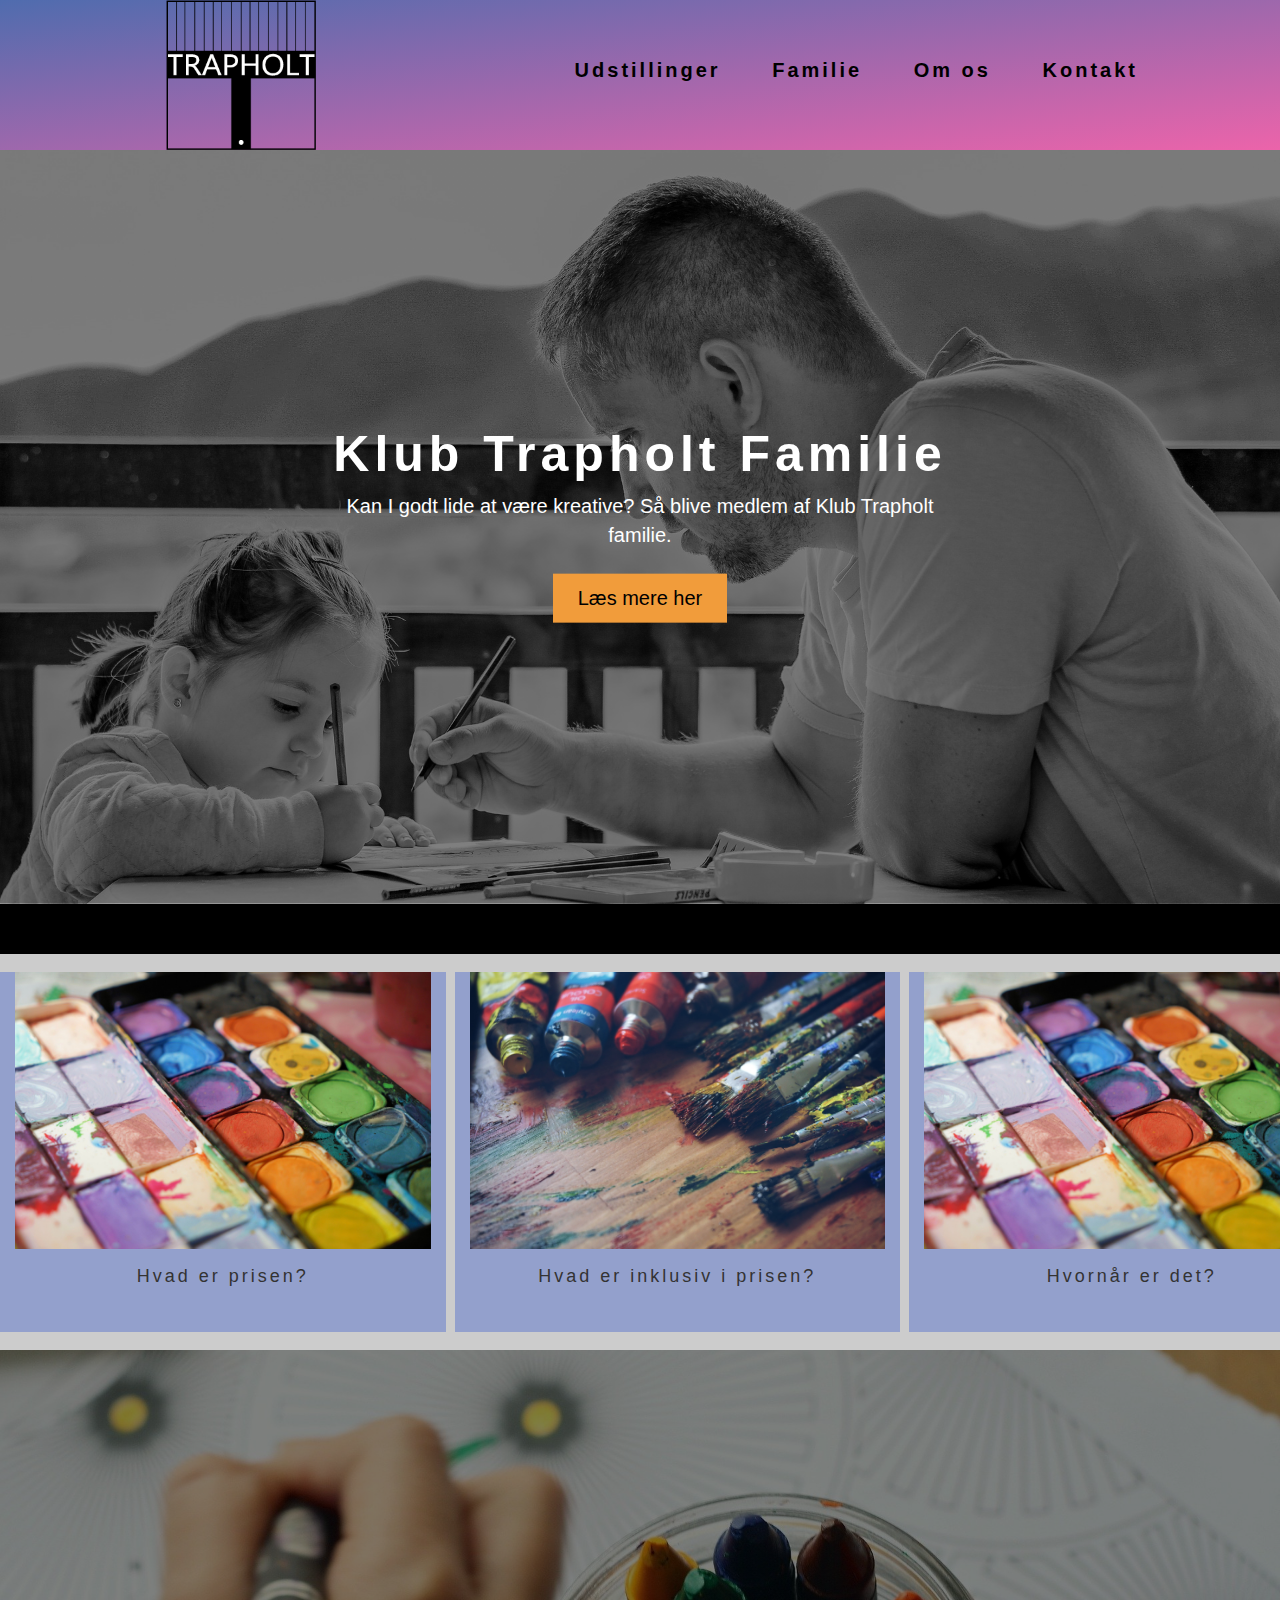
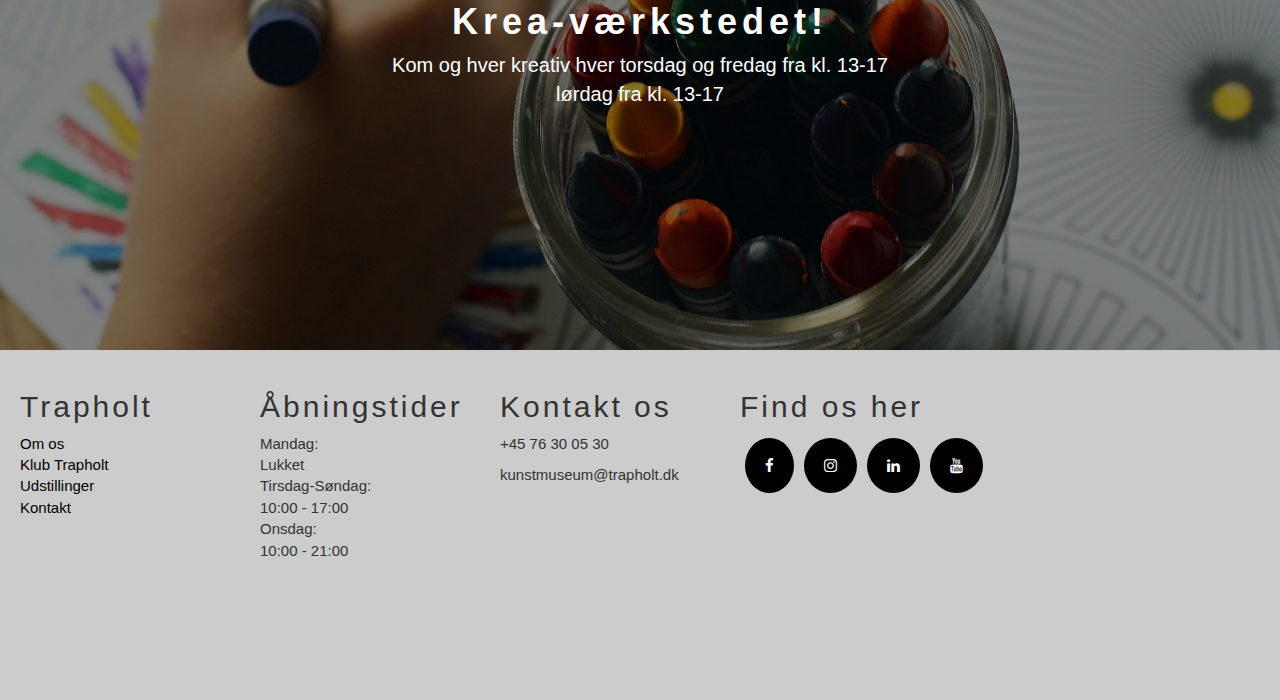
==== trapholt/familie.html @ fc6e295d "Add files via upload" ====
<!DOCTYPE html>
<html lang="en">

<head>
  <meta charset="UTF-8">
  <meta name="viewport" content="width=device-width, initial-scale=1.0">
  <meta http-equiv="X-UA-Compatible" content="ie=edge">
  <link rel="stylesheet" href="css/familie.css">
  <link rel="stylesheet" href="https://cdnjs.cloudflare.com/ajax/libs/font-awesome/4.7.0/css/font-awesome.min.css">
  <link href="https://fonts.googleapis.com/icon?family=Material+Icons" rel="stylesheet">
  <script src="js/main.js"></script>
  <link rel="stylesheet" href="https://maxcdn.bootstrapcdn.com/bootstrap/3.4.1/css/bootstrap.min.css">
  <title>Klub Trapholt Familie</title>
</head>

<body class="body">

  <!--Skrevet af Helle-->

  <nav>
    <div class="outer-col-12 nav1">
      <div class="inner-col-12 menu">
        <div class="logo">
          <a href="index.html">
              <img src="img/8.png" alt="">
          </a>
      </div>
      <ul class="nav-links">
          <li>
              <a href="udstillinger.html">Udstillinger</a>
          </li>
          <li>
              <a href="familie.html">Familie</a>
          </li>
          <li>
              <a href="omos.html">Om os</a>
          </li>
          <li>
            <a href="kontakt.html">Kontakt</a>
        </li>
      </ul>
      </div>
    </div>
    <div class="outer-col-12 mobilnav">
      <div class="inner-col-12 mobil">
        <ul class="mobillinks">
          <li>
              <a href="udstillinger.html">Udstillinger</a>
          </li>
          <li>
              <a href="familie.html">Familie</a>
          </li>
          <li>
              <a href="omos.html">Om os</a>
          </li>
          <li>
            <a href="kontakt.html">Kontakt</a>
        </li>
      </ul>
      </div>
    </div>

</nav>

  <div class="cover-image">
    <div class="cover-text">
      <h1 class="familieh1">Klub Trapholt Familie</h1>
      <p class="cover-under">Kan I godt lide at være kreative? Så blive medlem af Klub Trapholt familie.</p>
      <button onclick="myfunction()">Læs mere her</button>
      <p id="demo"></p>

      <script>
        function myfunction() {
          document.getElementById("demo").innerHTML = "Det er et medlemsskab, hvor børnene har mulighed for at komme og være kreativ 3 gange om ugen, og det de de laver, vil blive udstillet og herefter må de få det med hjem."
        }
      </script>
    </div>
  </div>



  <script>
    var myIndex = 0;
    carousel();

    function carousel() {
      var i;
      var x = document.getElementsByClassName("mySlides");
      for (i = 0; i < x.length; i++) {
        x[i].style.display = "none";
      }
      myIndex++;
      if (myIndex > x.length) { myIndex = 1 }
      x[myIndex - 1].style.display = "block";
      setTimeout(carousel, 2000); // Change image every 2 seconds
    }
  </script>


  <section class="current"></section>

  <style>
    .scroll-slow {
      height: 50px;
      overflow: hidden;
      position: relative;
      background: rgb(0, 0, 0);
      color: rgb(255, 255, 255);
      font-family: Arial, Helvetica, sans-serif;
    }

    .scroll-slow p {
      position: absolute;
      width: 100%;
      height: 100%;
      margin: 0;
      line-height: 50px;
      text-align: center;
      /* Starting position */
      -moz-transform: translateX(100%);
      -webkit-transform: translateX(100%);
      transform: translateX(100%);
      /* Apply animation to this element */
      -moz-animation: scroll-slow 25s linear infinite;
      -webkit-animation: scroll-slow 25s linear infinite;
      animation: scroll-slow 25s linear infinite;
    }

    /* Move it (define the animation) */
    @-moz-keyframes scroll-slow {
      0% {
        -moz-transform: translateX(100%);
      }

      100% {
        -moz-transform: translateX(-100%);
      }
    }

    @-webkit-keyframes scroll-slow {
      0% {
        -webkit-transform: translateX(100%);
      }

      100% {
        -webkit-transform: translateX(-100%);
      }
    }

    @keyframes scroll-slow {
      0% {
        -moz-transform: translateX(100%);
        /* Browser bug fix */
        -webkit-transform: translateX(100%);
        /* Browser bug fix */
        transform: translateX(100%);
      }

      100% {
        -moz-transform: translateX(-100%);
        /* Browser bug fix */
        -webkit-transform: translateX(-100%);
        /* Browser bug fix */
        transform: translateX(-100%);
      }
    }
  </style>

  <div class="scroll-slow">
    <p>NYHED! Børnekunst aktiviteterne starter fra januar | Verner Panton udstilling forlænger deres periode | </p>
  </div>


  <section class="bokse">
    <div id="ww" class="outer-col-12 nyheder">

      <div id="w1" class="inner-col-3">
        <div class="container">
          <img src="img/maling.jpg" alt="Avatar" class="image">
          <h4>
            <div class="w1-tekst">Hvad er prisen?</div>
          </h4>
          <div class="overlay">
            <div class="text">Et års medlemsskab koster 400 kr.
              Det er for en familie på 2 voksne og 2 børn
              (50 kr. pr. ekstra barn)</div>
          </div>
        </div>
      </div>

      <div id="w2" class="inner-col-3">
        <div class="container">
          <img src="img/pensel.jpg" alt="Avatar" class="image">
          <h4>
            <div class="w1-tekst">Hvad er inklusiv i prisen?</div>
          </h4>
          <div class="overlay">
            <div class="text">Et helt års fri entré, kulturoplevelser, rabatter og alt materiale i krea-værkstedet.
            </div>
          </div>
        </div>
      </div>

      <div id="w3" class="inner-col-3">
        <div class="container">
          <img src="img/maling.jpg" alt="Avatar" class="image">

          <h4>
            <div class="w1-tekst">Hvornår er det?</div>
          </h4>
          <div class="overlay">
            <div class="text">Krea-værkstedet har åben,
              torsdag - fredag fra kl. 13-17
              lørdag fra kl. 10-17
              Dette foregår i kælderen og nogle gange er vi udenfor.</div>
          </div>
        </div>
      </div>

      <div id="w4" class="inner-col-3">
        <div class="container">
          <img src="img/udstilling.jpg" alt="Avatar" class="image">

          <h4>
            <div class="w1-tekst">Hvornår kan man se udstillingen?</div>
          </h4>
          <div class="overlay">
            <div class="text">Udstillingen kan ses den sidste uge hver måned.</div>
          </div>
        </div>
      </div>

    </div>
  </section>


  <div class="heros-image">
    <div class="heros-text">
      <h1 class="kreah1">Krea-værkstedet!</h1>
      <p class="heros-under">Kom og hver kreativ hver torsdag og fredag fra kl. 13-17<br>lørdag fra kl. 13-17 </p>
    </div>
  </div>


  <footer>
    <div class="contain">
      <div class="row1">

        <div id="Trapholt" class="inner-col-3">
          <div class="footer-col-text">
            <h2>Trapholt</h2>
            <div class="info">
              <ul>
                <p>
                  <li><a href="/omos.html">Om os</a></li>
                  <li><a href="/familie.html">Klub Trapholt</a></li>
                  <li><a href="/udstillinger.html">Udstillinger</a></li>
                  <li><a href="/kontakt.html">Kontakt</a></li>
                </p>
              </ul>
            </div>
          </div>
        </div>

        <div id="Trapholt" class="inner-col-3">
          <div class="footer-col-text">
            <h2>Åbningstider</h2>
            <div class="info">
              <ul>
                <li>Mandag: <br>Lukket</li>
                <li>Tirsdag-Søndag: <br>10:00 - 17:00</li>
                <li>Onsdag: <br>10:00 - 21:00</li>
              </ul>
            </div>
          </div>
        </div>
        <div id="Trapholt" class="inner-col-3">
          <div class="footer-col-text">
            <h2>Kontakt os</h2>
            <div class="info">
              <ul>
                <li>+45 76 30 05 30</li>
              </ul>
              <ul>
                <li>kunstmuseum@trapholt.dk</li>
              </ul>
            </div>
          </div>
        </div>
        <div id="sociale-medier" class="inner-col-12">
          <div class="footer-col-sm">
            <h2>Find os her</h2>
            <div class="sociale-medier">
              <a href="https://www.facebook.com/trapholt.dk/" class="fa fa-facebook"></a>
              <a href="https://www.instagram.com/trapholt/" class="fa fa-instagram"></a>
              <a href="https://www.linkedin.com/company/trapholt/" class="fa fa-linkedin"></a>
              <a href="https://www.youtube.com/c/TrapholtART/featured" class="fa fa-youtube"></a>
            </div>
          </div>
        </div>


      </div>
    </div>
    </div>

    </div>
  </footer>


























  <!--
    <button class="btn-primary" type="button" onclick="darkMode()">Dark / Light Mode</button>
      m-1 : margin class for all side 1-5  + mx- and my-
      p-1 : padding class for all side 1-5  + px- and py-
      g-1 : gap class 1-5
  </main>
   <main>
 
.col-$*12{$}*12 
    <div class="outer-col-1">col-1</div>
    <div class="outer-col-2">col-2</div>
    <div class="outer-col-3">col-3</div>
    <div class="outer-col-4">col-4</div>
    <div class="outer-col-5">col-5</div>
    <div class="outer-col-6 p-1">col-6 p-1</div>
    <div class="outer-col-7 p-2">col-7 p-3</div>
    <div class="outer-col-8 p-3">col-8 p-3</div>
    <div class="outer-col-9 p-4">col-9 p-4</div>
    <div class="outer-col-10 p-5">col-10 p-5</div>
    <div class="outer-col-11 m-1">col-11 m-1</div>
    <div class="outer-col-12">
        <div class="inner-col-6">inner-col-6</div>
        <div class="inner-col-6 g-2">
            <div class="inner-col-6">
                <div class="inner-col-6">inner-col-6</div>
                <div class="inner-col-6">inner-col-6</div>
            </div>
            <div class="inner-col-6">inner-col-6</div>
        </div>
    </div> 
  </main>

  <br>
  <hr style="width:100%;">
  <br>

 
    .col-$*12{$}*12 
  <section>
    <div class="outer-col-1">col-1</div>
    <div class="outer-col-1">col-1</div>
    <div class="outer-col-1">col-1</div>
    <div class="outer-col-1">col-1</div>
    <div class="outer-col-1">col-1</div>
    <div class="outer-col-1">col-1</div>
    <div class="outer-col-1">col-1</div>
    <div class="outer-col-1">col-1</div>
    <div class="outer-col-1">col-1</div>
    <div class="outer-col-1">col-1</div>
    <div class="outer-col-1">col-1</div>
    <div class="outer-col-1">col-1</div> 
  </section>

  <div class="section-no">
    <div class="outer-col-no-1">col-1</div>
    <div class="outer-col-no-1">col-1</div>
    <div class="outer-col-no-1">col-1</div>
    <div class="outer-col-no-1">col-1</div>
    <div class="outer-col-no-1">col-1</div>
    <div class="outer-col-no-1">col-1</div>
    <div class="outer-col-no-1">col-1</div>
    <div class="outer-col-no-1">col-1</div>
    <div class="outer-col-no-1">col-1</div>
    <div class="outer-col-no-1">col-1</div>
    <div class="outer-col-no-1">col-1</div>
    <div class="outer-col-no-1">col-1</div> 
  </div>


  <main>
    <div class="outer-col-12 g-4">
      <div class="inner-col-8 primary-color">
        <div class="first-one p-5">
          <h1 class="py-2">Lorem Ipsum</h1>
          <p>Details text goes here... Much nice!</p>
        </div>
      </div>
      <div class="inner-col-4">
        <img src="https://cdn.pixabay.com/photo/2021/09/24/20/59/jellyfish-6653502_1280.jpg" alt="">
      </div>
    </div>
    <div class="outer-col-12">
      <div class="inner-col-4">4</div>
      <div class="inner-col-4">4</div>
      <div class="inner-col-4">4</div>
    </div>
  </main>
  -->
  </main>
</body>

</html>
---- trapholt/css/familie.css ----
.outer-col-1 {
  width: calc(100% * 0.08333 - 10px * (1 - 0.08333));
  background-color: #ccc;
  display: -webkit-box;
  display: -ms-flexbox;
  display: flex;
}

.outer-col-2 {
  width: calc(100% * 0.16667 - 10px * (1 - 0.16667));
  background-color: #ccc;
  display: -webkit-box;
  display: -ms-flexbox;
  display: flex;
}

.outer-col-3 {
  width: calc(100% * 0.25 - 10px * (1 - 0.25));
  background-color: #ccc;
  display: -webkit-box;
  display: -ms-flexbox;
  display: flex;
}

.outer-col-4 {
  width: calc(100% * 0.33333 - 10px * (1 - 0.33333));
  background-color: #ccc;
  display: -webkit-box;
  display: -ms-flexbox;
  display: flex;
}

.outer-col-5 {
  width: calc(100% * 0.41667 - 10px * (1 - 0.41667));
  background-color: #ccc;
  display: -webkit-box;
  display: -ms-flexbox;
  display: flex;
}

.outer-col-6 {
  width: calc(100% * 0.5 - 10px * (1 - 0.5));
  background-color: #ccc;
  display: -webkit-box;
  display: -ms-flexbox;
  display: flex;
}

.outer-col-7 {
  width: calc(100% * 0.58333 - 10px * (1 - 0.58333));
  background-color: #ccc;
  display: -webkit-box;
  display: -ms-flexbox;
  display: flex;
}

.outer-col-8 {
  width: calc(100% * 0.66667 - 10px * (1 - 0.66667));
  background-color: #ccc;
  display: -webkit-box;
  display: -ms-flexbox;
  display: flex;
}

.outer-col-9 {
  width: calc(100% * 0.75 - 10px * (1 - 0.75));
  background-color: #ccc;
  display: -webkit-box;
  display: -ms-flexbox;
  display: flex;
}

.outer-col-10 {
  width: calc(100% * 0.83333 - 10px * (1 - 0.83333));
  background-color: #ccc;
  display: -webkit-box;
  display: -ms-flexbox;
  display: flex;
}

.outer-col-11 {
  width: calc(100% * 0.91667 - 10px * (1 - 0.91667));
  background-color: #ccc;
  display: -webkit-box;
  display: -ms-flexbox;
  display: flex;
}

.outer-col-12 {
  width: calc(100% * 1 - 10px * (1 - 1));
  background-color: #ccc;
  display: -webkit-box;
  display: -ms-flexbox;
  display: flex;
}

.inner-col-1 {
  width: calc(100% * 0.08333 - 0px * (1 - 0.08333));
  background-color: #ccc;
  display: -webkit-box;
  display: -ms-flexbox;
  display: flex;
}

.inner-col-2 {
  width: calc(100% * 0.16667 - 0px * (1 - 0.16667));
  background-color: #ccc;
  display: -webkit-box;
  display: -ms-flexbox;
  display: flex;
}

.inner-col-3 {
  width: calc(100% * 0.25 - 0px * (1 - 0.25));
  background-color: #ccc;
  display: -webkit-box;
  display: -ms-flexbox;
  display: flex;
}

.inner-col-4 {
  width: calc(100% * 0.33333 - 0px * (1 - 0.33333));
  background-color: #ccc;
  display: -webkit-box;
  display: -ms-flexbox;
  display: flex;
}

.inner-col-5 {
  width: calc(100% * 0.41667 - 0px * (1 - 0.41667));
  background-color: #ccc;
  display: -webkit-box;
  display: -ms-flexbox;
  display: flex;
}

.inner-col-6 {
  width: calc(100% * 0.5 - 0px * (1 - 0.5));
  background-color: #ccc;
  display: -webkit-box;
  display: -ms-flexbox;
  display: flex;
}

.inner-col-7 {
  width: calc(100% * 0.58333 - 0px * (1 - 0.58333));
  background-color: #ccc;
  display: -webkit-box;
  display: -ms-flexbox;
  display: flex;
}

.inner-col-8 {
  width: calc(100% * 0.66667 - 0px * (1 - 0.66667));
  background-color: #ccc;
  display: -webkit-box;
  display: -ms-flexbox;
  display: flex;
}

.inner-col-9 {
  width: calc(100% * 0.75 - 0px * (1 - 0.75));
  background-color: #ccc;
  display: -webkit-box;
  display: -ms-flexbox;
  display: flex;
}

.inner-col-10 {
  width: calc(100% * 0.83333 - 0px * (1 - 0.83333));
  background-color: #ccc;
  display: -webkit-box;
  display: -ms-flexbox;
  display: flex;
}

.inner-col-11 {
  width: calc(100% * 0.91667 - 0px * (1 - 0.91667));
  background-color: #ccc;
  display: -webkit-box;
  display: -ms-flexbox;
  display: flex;
}

.inner-col-12 {
  width: calc(100% * 1 - 0px * (1 - 1));
  background-color: #ccc;
  display: -webkit-box;
  display: -ms-flexbox;
  display: flex;
}

.outer-col-no-1 {
  width: calc(100% * 0.08333 - 0px * (1 - 0.08333));
  background-color: #ccc;
  display: -webkit-box;
  display: -ms-flexbox;
  display: flex;
}

.outer-col-no-2 {
  width: calc(100% * 0.16667 - 0px * (1 - 0.16667));
  background-color: #ccc;
  display: -webkit-box;
  display: -ms-flexbox;
  display: flex;
}

.outer-col-no-3 {
  width: calc(100% * 0.25 - 0px * (1 - 0.25));
  background-color: #ccc;
  display: -webkit-box;
  display: -ms-flexbox;
  display: flex;
}

.outer-col-no-4 {
  width: calc(100% * 0.33333 - 0px * (1 - 0.33333));
  background-color: #ccc;
  display: -webkit-box;
  display: -ms-flexbox;
  display: flex;
}

.outer-col-no-5 {
  width: calc(100% * 0.41667 - 0px * (1 - 0.41667));
  background-color: #ccc;
  display: -webkit-box;
  display: -ms-flexbox;
  display: flex;
}

.outer-col-no-6 {
  width: calc(100% * 0.5 - 0px * (1 - 0.5));
  background-color: #ccc;
  display: -webkit-box;
  display: -ms-flexbox;
  display: flex;
}

.outer-col-no-7 {
  width: calc(100% * 0.58333 - 0px * (1 - 0.58333));
  background-color: #ccc;
  display: -webkit-box;
  display: -ms-flexbox;
  display: flex;
}

.outer-col-no-8 {
  width: calc(100% * 0.66667 - 0px * (1 - 0.66667));
  background-color: #ccc;
  display: -webkit-box;
  display: -ms-flexbox;
  display: flex;
}

.outer-col-no-9 {
  width: calc(100% * 0.75 - 0px * (1 - 0.75));
  background-color: #ccc;
  display: -webkit-box;
  display: -ms-flexbox;
  display: flex;
}

.outer-col-no-10 {
  width: calc(100% * 0.83333 - 0px * (1 - 0.83333));
  background-color: #ccc;
  display: -webkit-box;
  display: -ms-flexbox;
  display: flex;
}

.outer-col-no-11 {
  width: calc(100% * 0.91667 - 0px * (1 - 0.91667));
  background-color: #ccc;
  display: -webkit-box;
  display: -ms-flexbox;
  display: flex;
}

.outer-col-no-12 {
  width: calc(100% * 1 - 0px * (1 - 1));
  background-color: #ccc;
  display: -webkit-box;
  display: -ms-flexbox;
  display: flex;
}

.inner-col-no-1 {
  width: calc(100% * 0.08333 - 0px * (1 - 0.08333));
  background-color: #ccc;
  display: -webkit-box;
  display: -ms-flexbox;
  display: flex;
}

.inner-col-no-2 {
  width: calc(100% * 0.16667 - 0px * (1 - 0.16667));
  background-color: #ccc;
  display: -webkit-box;
  display: -ms-flexbox;
  display: flex;
}

.inner-col-no-3 {
  width: calc(100% * 0.25 - 0px * (1 - 0.25));
  background-color: #ccc;
  display: -webkit-box;
  display: -ms-flexbox;
  display: flex;
}

.inner-col-no-4 {
  width: calc(100% * 0.33333 - 0px * (1 - 0.33333));
  background-color: #ccc;
  display: -webkit-box;
  display: -ms-flexbox;
  display: flex;
}

.inner-col-no-5 {
  width: calc(100% * 0.41667 - 0px * (1 - 0.41667));
  background-color: #ccc;
  display: -webkit-box;
  display: -ms-flexbox;
  display: flex;
}

.inner-col-no-6 {
  width: calc(100% * 0.5 - 0px * (1 - 0.5));
  background-color: #ccc;
  display: -webkit-box;
  display: -ms-flexbox;
  display: flex;
}

.inner-col-no-7 {
  width: calc(100% * 0.58333 - 0px * (1 - 0.58333));
  background-color: #ccc;
  display: -webkit-box;
  display: -ms-flexbox;
  display: flex;
}

.inner-col-no-8 {
  width: calc(100% * 0.66667 - 0px * (1 - 0.66667));
  background-color: #ccc;
  display: -webkit-box;
  display: -ms-flexbox;
  display: flex;
}

.inner-col-no-9 {
  width: calc(100% * 0.75 - 0px * (1 - 0.75));
  background-color: #ccc;
  display: -webkit-box;
  display: -ms-flexbox;
  display: flex;
}

.inner-col-no-10 {
  width: calc(100% * 0.83333 - 0px * (1 - 0.83333));
  background-color: #ccc;
  display: -webkit-box;
  display: -ms-flexbox;
  display: flex;
}

.inner-col-no-11 {
  width: calc(100% * 0.91667 - 0px * (1 - 0.91667));
  background-color: #ccc;
  display: -webkit-box;
  display: -ms-flexbox;
  display: flex;
}

.inner-col-no-12 {
  width: calc(100% * 1 - 0px * (1 - 1));
  background-color: #ccc;
  display: -webkit-box;
  display: -ms-flexbox;
  display: flex;
}

h1 {
  font-size: 50px;
  display: -webkit-box;
  display: -ms-flexbox;
  display: flex;
  justify-self: center;
  letter-spacing: 5px;
  font-family: Verdana, sans-serif;
  font-weight: bold;
}

h2 {
  font-size: 40px;
  font-family: verdana, sans-serif;
  letter-spacing: 3px;
  font-weight: bold;
}

h3 {
  font-family: Verdana, sans-serif;
}

h4 {
  font-family: Verdana, sans-serif;
  font-size: 40px;
  letter-spacing: 3px;
  font-weight: bold;
}

p {
  font-size: 20px;
  font-family: Helvetica, sans-serif;
}

.primary-color {
  background-color: #103B9F;
}

.secondary-color {
  background-color: #FB329A;
}

.tertiary-color {
  background-color: #FFE84B;
}

.accent-color {
  background-color: #FFE84B;
}

.error-color {
  background-color: #FFE84B;
}

.farve-orange {
  background-color: #F78527;
}

.farve-sort {
  background-color: black;
}

/*skrevet af Helle*/
* {
  -webkit-box-sizing: border-box;
          box-sizing: border-box;
  margin: 0;
  padding: 0px;
}

.familieh1 {
  font-size: 50px;
  font-family: verdana, sans-serif;
  -webkit-box-pack: center;
      -ms-flex-pack: center;
          justify-content: center;
  font-weight: bold;
}

/*cover*/
.cover-image {
  background-image: -webkit-gradient(linear, left top, left bottom, from(rgba(0, 0, 0, 0.5)), to(rgba(0, 0, 0, 0.5))), url("../img/girl.jpg");
  background-image: linear-gradient(rgba(0, 0, 0, 0.5), rgba(0, 0, 0, 0.5)), url("../img/girl.jpg");
  height: 83.7vh;
  background-position: center;
  background-repeat: no-repeat;
  background-size: cover;
  position: relative;
}

.cover-text {
  text-align: center;
  position: absolute;
  top: 50%;
  left: 50%;
  -webkit-transform: translate(-50%, -50%);
          transform: translate(-50%, -50%);
  color: white;
}

.cover-text button {
  border: none;
  outline: 0;
  display: inline-block;
  padding: 10px 25px;
  color: black;
  background-color: #f19c3b;
  text-align: center;
  cursor: pointer;
  margin: 15px;
  font-size: 20px;
  font-family: helvetica, sans-serif;
}

.cover-text button:hover {
  background-color: #555;
  color: white;
}

.cover-under {
  color: white;
  font-family: helvetica, sans-serif;
  font-size: 20px;
}

/*cover slut*/
@media (max-width: 680px) {
  .body {
    width: 100%;
    padding: 4em 0 1em 0;
  }
}

/*familie start*/
.heros-image {
  background-image: -webkit-gradient(linear, left top, left bottom, from(rgba(0, 0, 0, 0.5)), to(rgba(0, 0, 0, 0.5))), url("../img/kidsblyant.jpg");
  background-image: linear-gradient(rgba(0, 0, 0, 0.5), rgba(0, 0, 0, 0.5)), url("../img/kidsblyant.jpg");
  height: 600px;
  background-position: center;
  background-repeat: no-repeat;
  background-size: cover;
  position: relative;
}

.heros-text {
  text-align: center;
  position: absolute;
  top: 50%;
  left: 50%;
  -webkit-transform: translate(-50%, -50%);
          transform: translate(-50%, -50%);
  color: white;
}

.heros-text button {
  border: none;
  outline: 0;
  display: inline-block;
  padding: 10px 25px;
  color: black;
  background-color: #f19c3b;
  text-align: center;
  cursor: pointer;
  margin: 15px;
}

.heros-text button:hover {
  background-color: #555;
  color: white;
}

.heros-under {
  color: white;
}

/*familie slut*/
#w1,
#w2,
#w3,
#w4 {
  margin-top: 2vh;
  margin-bottom: 2vh;
}

@media (max-width: 680px) {
  #w1,
  #w2,
  #w3,
  #w4 {
    width: 100%;
    padding: 4em 0 1em 0;
  }
}

/*4 bokse*/
#w1 {
  height: 40vh;
  width: 49.5vh;
  background-color: #93a0cc;
  margin-right: 1vh;
}

#w2 {
  height: 40vh;
  width: 49.5vh;
  background-color: #93a0cc;
  margin-right: 1vh;
}

#w3 {
  height: 40vh;
  width: 49.5vh;
  background-color: #93a0cc;
  margin-right: 1vh;
}

#w4 {
  height: 40vh;
  width: 49.5vh;
  background-color: #93a0cc;
  margin-right: 1vh;
}

.w1-tekst {
  -webkit-box-align: center;
      -ms-flex-align: center;
          align-items: center;
  display: -webkit-box;
  display: -ms-flexbox;
  display: flex;
  -webkit-box-pack: center;
      -ms-flex-pack: center;
          justify-content: center;
  margin-top: 2vh;
}

.container {
  position: relative;
  width: 100%;
}

.image {
  display: block;
  width: 100%;
  height: auto;
}

.overlay {
  position: absolute;
  bottom: 100%;
  left: 0;
  right: 0;
  background-color: #008CBA;
  overflow: hidden;
  width: 100%;
  height: 0;
  -webkit-transition: .5s ease;
  transition: .5s ease;
  font-family: helvetica, sans-serif;
}

.container:hover .overlay {
  bottom: 0;
  height: 100%;
}

.text {
  color: white;
  font-size: 20px;
  position: absolute;
  top: 50%;
  left: 50%;
  -webkit-transform: translate(-50%, -50%);
  transform: translate(-50%, -50%);
  text-align: center;
  font-family: helvetica, sans-serif;
}

.kreah1 {
  font-family: verdana, sans-serif;
  text-align: center;
  -webkit-box-pack: center;
      -ms-flex-pack: center;
          justify-content: center;
  font-weight: bolder;
}

/*4 bokse slut*/
/*sociale-medier START*/
.fa {
  padding: 20px;
  text-align: center;
  text-decoration: none;
  border-radius: 50%;
  margin: 5px;
  padding: 0 10 10 0;
  font-family: Helvetica, sans-serif;
}

.fa:hover {
  opacity: 0.7;
}

.sociale-medier {
  display: -webkit-box;
  display: -ms-flexbox;
  display: flex;
}

.fa-facebook {
  background: #000000;
  color: white;
}

.fa-instagram {
  background: #000000;
  color: white;
}

.fa-linkedin {
  background: #000000;
  color: white;
}

.fa-youtube {
  background: #000000;
  color: white;
}

/*sociale-medier SLUT*/
footer {
  width: auto;
}

.row1 {
  width: auto;
  display: -webkit-box;
  display: -ms-flexbox;
  display: flex;
}

ul {
  list-style: none;
  text-decoration: none;
  font-family: Verdana, sans-serif;
}

.footer-col-text {
  width: 200px;
  height: 310px;
  margin: 20px;
  font-size: 15px;
  font-family: helvetica, sans-serif;
}

.footer-col-sm {
  width: 200px;
  height: 310px;
  margin: 20px;
  font-size: 15px;
  font-family: helvetica, sans-serif;
}

.footer-col-text a {
  color: #000000;
}

.m-0 {
  margin: calc(0px * 4);
}

.mx-0 {
  margin: 0 calc(0px * 4);
}

.my-0 {
  margin: calc(0px * 4) 0;
}

.p-0 {
  padding: calc(0px * 4);
}

.px-0 {
  padding: 0 calc(0px * 4);
}

.py-0 {
  padding: calc(0px * 4) 0;
}

.g-0 {
  gap: calc(0px * 4) !important;
}

.m-1 {
  margin: calc(1px * 4);
}

.mx-1 {
  margin: 0 calc(1px * 4);
}

.my-1 {
  margin: calc(1px * 4) 0;
}

.p-1 {
  padding: calc(1px * 4);
}

.px-1 {
  padding: 0 calc(1px * 4);
}

.py-1 {
  padding: calc(1px * 4) 0;
}

.g-1 {
  gap: calc(1px * 4) !important;
}

.m-2 {
  margin: calc(2px * 4);
}

.mx-2 {
  margin: 0 calc(2px * 4);
}

.my-2 {
  margin: calc(2px * 4) 0;
}

.p-2 {
  padding: calc(2px * 4);
}

.px-2 {
  padding: 0 calc(2px * 4);
}

.py-2 {
  padding: calc(2px * 4) 0;
}

.g-2 {
  gap: calc(2px * 4) !important;
}

.m-3 {
  margin: calc(3px * 4);
}

.mx-3 {
  margin: 0 calc(3px * 4);
}

.my-3 {
  margin: calc(3px * 4) 0;
}

.p-3 {
  padding: calc(3px * 4);
}

.px-3 {
  padding: 0 calc(3px * 4);
}

.py-3 {
  padding: calc(3px * 4) 0;
}

.g-3 {
  gap: calc(3px * 4) !important;
}

.m-4 {
  margin: calc(4px * 4);
}

.mx-4 {
  margin: 0 calc(4px * 4);
}

.my-4 {
  margin: calc(4px * 4) 0;
}

.p-4 {
  padding: calc(4px * 4);
}

.px-4 {
  padding: 0 calc(4px * 4);
}

.py-4 {
  padding: calc(4px * 4) 0;
}

.g-4 {
  gap: calc(4px * 4) !important;
}

.m-5 {
  margin: calc(5px * 4);
}

.mx-5 {
  margin: 0 calc(5px * 4);
}

.my-5 {
  margin: calc(5px * 4) 0;
}

.p-5 {
  padding: calc(5px * 4);
}

.px-5 {
  padding: 0 calc(5px * 4);
}

.py-5 {
  padding: calc(5px * 4) 0;
}

.g-5 {
  gap: calc(5px * 4) !important;
}

.menu {
  background-image: -webkit-gradient(linear, left top, right bottom, from(#103b9fa9), to(#fb329aad));
  background-image: linear-gradient(to bottom right, #103b9fa9, #fb329aad);
  display: -webkit-box;
  display: -ms-flexbox;
  display: flex;
  -webkit-box-align: center;
      -ms-flex-align: center;
          align-items: center;
  height: 16.7vh;
  padding-left: 50px;
  -ms-flex-pack: distribute;
      justify-content: space-around;
}

.logo img {
  height: 16.7vh;
}

.nav-links {
  display: -webkit-box;
  display: -ms-flexbox;
  display: flex;
  width: 50%;
  -ms-flex-pack: distribute;
      justify-content: space-around;
}

.nav-links li {
  list-style: none;
}

.nav-links a {
  color: #000000;
  text-decoration: none;
  letter-spacing: 3px;
  font-weight: bold;
  font-size: 20px;
  position: relative;
  font-family: Verdana, Geneva, Tahoma, sans-serif;
}

.nav-links a::before {
  content: "";
  position: absolute;
  display: block;
  width: 100%;
  height: 1.5px;
  bottom: 0;
  top: 25px;
  left: 0;
  background-color: black;
  -webkit-transform: scaleX(0);
          transform: scaleX(0);
  -webkit-transition: -webkit-transform 0.4s ease;
  transition: -webkit-transform 0.4s ease;
  transition: transform 0.4s ease;
  transition: transform 0.4s ease, -webkit-transform 0.4s ease;
}

.nav-links a:hover::before {
  -webkit-transform: scaleX(1);
          transform: scaleX(1);
}

.nav-links a:hover {
  text-decoration: none;
  color: #000000;
}

@media screen and (max-width: 1200px) {
  .menu {
    display: none;
  }
}

.btn-primary, .btn-secondary {
  display: inline-block;
  border-radius: 5px;
  padding: 8px 20px;
  margin: 3px;
  border: 1px solid;
}

.btn-primary:hover, .btn-secondary:hover {
  -webkit-transform: scale(0.98);
          transform: scale(0.98);
}

.btn-primary {
  background-color: #154ccd;
  color: #FB329A;
}

.btn-secondary {
  background-color: #FB329A;
  color: #103B9F;
}

@media (max-width: 640px) {
  .outer-col-1 {
    width: 100vw;
    -webkit-box-orient: vertical;
    -webkit-box-direction: normal;
        -ms-flex-direction: column;
            flex-direction: column;
  }
  .outer-col-2 {
    width: 100vw;
    -webkit-box-orient: vertical;
    -webkit-box-direction: normal;
        -ms-flex-direction: column;
            flex-direction: column;
  }
  .outer-col-3 {
    width: 100vw;
    -webkit-box-orient: vertical;
    -webkit-box-direction: normal;
        -ms-flex-direction: column;
            flex-direction: column;
  }
  .outer-col-4 {
    width: 100vw;
    -webkit-box-orient: vertical;
    -webkit-box-direction: normal;
        -ms-flex-direction: column;
            flex-direction: column;
  }
  .outer-col-5 {
    width: 100vw;
    -webkit-box-orient: vertical;
    -webkit-box-direction: normal;
        -ms-flex-direction: column;
            flex-direction: column;
  }
  .outer-col-6 {
    width: 100vw;
    -webkit-box-orient: vertical;
    -webkit-box-direction: normal;
        -ms-flex-direction: column;
            flex-direction: column;
  }
  .outer-col-7 {
    width: 100vw;
    -webkit-box-orient: vertical;
    -webkit-box-direction: normal;
        -ms-flex-direction: column;
            flex-direction: column;
  }
  .outer-col-8 {
    width: 100vw;
    -webkit-box-orient: vertical;
    -webkit-box-direction: normal;
        -ms-flex-direction: column;
            flex-direction: column;
  }
  .outer-col-9 {
    width: 100vw;
    -webkit-box-orient: vertical;
    -webkit-box-direction: normal;
        -ms-flex-direction: column;
            flex-direction: column;
  }
  .outer-col-10 {
    width: 100vw;
    -webkit-box-orient: vertical;
    -webkit-box-direction: normal;
        -ms-flex-direction: column;
            flex-direction: column;
  }
  .outer-col-11 {
    width: 100vw;
    -webkit-box-orient: vertical;
    -webkit-box-direction: normal;
        -ms-flex-direction: column;
            flex-direction: column;
  }
  .outer-col-12 {
    width: 100vw;
    -webkit-box-orient: vertical;
    -webkit-box-direction: normal;
        -ms-flex-direction: column;
            flex-direction: column;
  }
  .inner-col-1 {
    width: 100vw;
    -webkit-box-orient: vertical;
    -webkit-box-direction: normal;
        -ms-flex-direction: column;
            flex-direction: column;
  }
  .inner-col-2 {
    width: 100vw;
    -webkit-box-orient: vertical;
    -webkit-box-direction: normal;
        -ms-flex-direction: column;
            flex-direction: column;
  }
  .inner-col-3 {
    width: 100vw;
    -webkit-box-orient: vertical;
    -webkit-box-direction: normal;
        -ms-flex-direction: column;
            flex-direction: column;
  }
  .inner-col-4 {
    width: 100vw;
    -webkit-box-orient: vertical;
    -webkit-box-direction: normal;
        -ms-flex-direction: column;
            flex-direction: column;
  }
  .inner-col-5 {
    width: 100vw;
    -webkit-box-orient: vertical;
    -webkit-box-direction: normal;
        -ms-flex-direction: column;
            flex-direction: column;
  }
  .inner-col-6 {
    width: 100vw;
    -webkit-box-orient: vertical;
    -webkit-box-direction: normal;
        -ms-flex-direction: column;
            flex-direction: column;
  }
  .inner-col-7 {
    width: 100vw;
    -webkit-box-orient: vertical;
    -webkit-box-direction: normal;
        -ms-flex-direction: column;
            flex-direction: column;
  }
  .inner-col-8 {
    width: 100vw;
    -webkit-box-orient: vertical;
    -webkit-box-direction: normal;
        -ms-flex-direction: column;
            flex-direction: column;
  }
  .inner-col-9 {
    width: 100vw;
    -webkit-box-orient: vertical;
    -webkit-box-direction: normal;
        -ms-flex-direction: column;
            flex-direction: column;
  }
  .inner-col-10 {
    width: 100vw;
    -webkit-box-orient: vertical;
    -webkit-box-direction: normal;
        -ms-flex-direction: column;
            flex-direction: column;
  }
  .inner-col-11 {
    width: 100vw;
    -webkit-box-orient: vertical;
    -webkit-box-direction: normal;
        -ms-flex-direction: column;
            flex-direction: column;
  }
  .inner-col-12 {
    width: 100vw;
    -webkit-box-orient: vertical;
    -webkit-box-direction: normal;
        -ms-flex-direction: column;
            flex-direction: column;
  }
  main {
    width: 100%;
    max-width: 100%;
  }
}

.mobilnav {
  display: -webkit-box;
  display: -ms-flexbox;
  display: flex;
}

.mobil {
  background-image: -webkit-gradient(linear, left top, right bottom, from(#103b9fa9), to(#fb329aad));
  background-image: linear-gradient(to bottom right, #103b9fa9, #fb329aad);
  height: 16.7vh;
  display: -webkit-box;
  display: -ms-flexbox;
  display: flex;
  -webkit-box-pack: center;
      -ms-flex-pack: center;
          justify-content: center;
}

.mobillinks {
  display: -webkit-box;
  display: -ms-flexbox;
  display: flex;
  -ms-flex-pack: distribute;
      justify-content: space-around;
  -webkit-box-align: center;
      -ms-flex-align: center;
          align-items: center;
}

.mobillinks a {
  color: #000000;
}

.mobillinks li {
  text-decoration: none;
  font-family: Arial, Helvetica, sans-serif;
  font-size: 20px;
}

.mobillinks a:hover {
  text-decoration: none;
  color: #000000;
}

@media screen and (min-width: 1000px) {
  .mobilnav {
    display: none;
  }
}

.menu {
  background-image: -webkit-gradient(linear, left top, right bottom, from(#103b9fa9), to(#fb329aad));
  background-image: linear-gradient(to bottom right, #103b9fa9, #fb329aad);
  display: -webkit-box;
  display: -ms-flexbox;
  display: flex;
  -webkit-box-align: center;
      -ms-flex-align: center;
          align-items: center;
  height: 16.7vh;
  padding-left: 50px;
  -ms-flex-pack: distribute;
      justify-content: space-around;
}

.logo img {
  height: 16.7vh;
}

.nav-links {
  display: -webkit-box;
  display: -ms-flexbox;
  display: flex;
  width: 50%;
  -ms-flex-pack: distribute;
      justify-content: space-around;
}

.nav-links li {
  list-style: none;
}

.nav-links a {
  color: #000000;
  text-decoration: none;
  letter-spacing: 3px;
  font-weight: bold;
  font-size: 20px;
  position: relative;
  font-family: Verdana, Geneva, Tahoma, sans-serif;
}

.nav-links a::before {
  content: "";
  position: absolute;
  display: block;
  width: 100%;
  height: 1.5px;
  bottom: 0;
  top: 25px;
  left: 0;
  background-color: black;
  -webkit-transform: scaleX(0);
          transform: scaleX(0);
  -webkit-transition: -webkit-transform 0.4s ease;
  transition: -webkit-transform 0.4s ease;
  transition: transform 0.4s ease;
  transition: transform 0.4s ease, -webkit-transform 0.4s ease;
}

.nav-links a:hover::before {
  -webkit-transform: scaleX(1);
          transform: scaleX(1);
}

.nav-links a:hover {
  text-decoration: none;
  color: #000000;
}

@media screen and (max-width: 1000px) {
  .menu {
    display: none;
  }
}
/*# sourceMappingURL=familie.css.map */
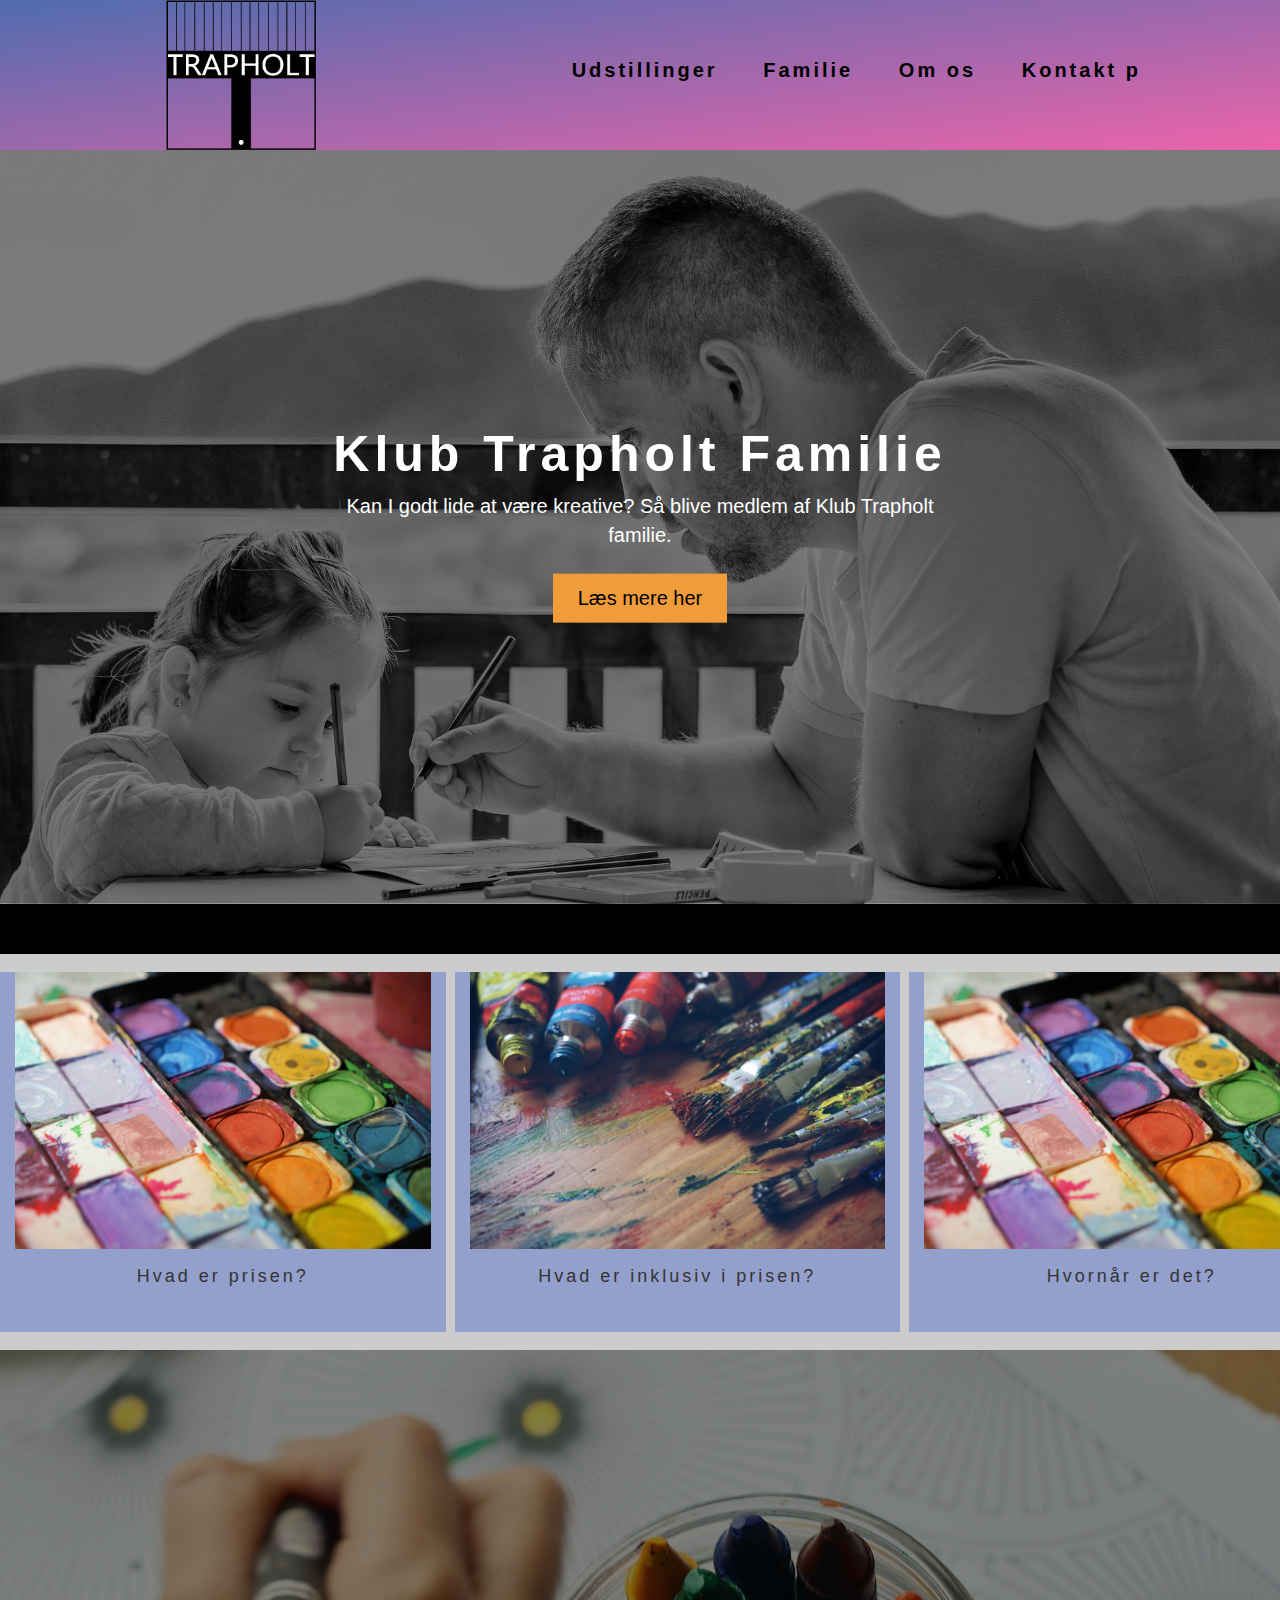
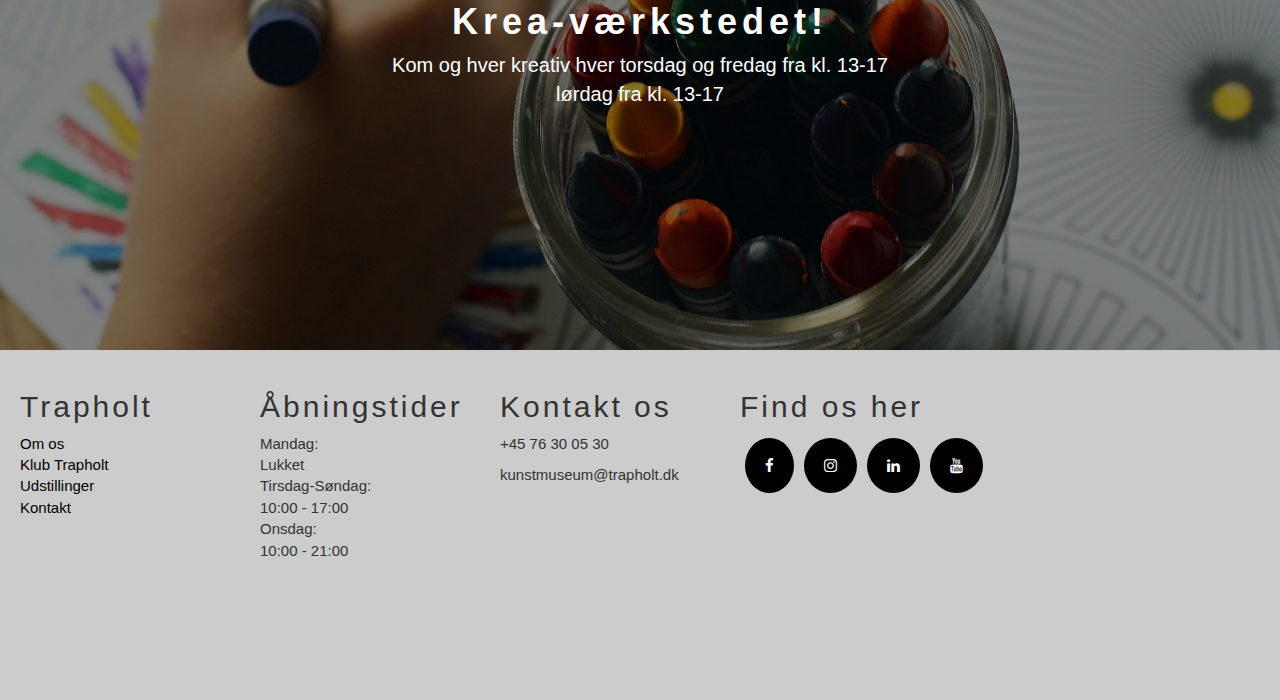
==== commit a0063e30: "summer" ====
--- a/trapholt/familie.html
+++ b/trapholt/familie.html
@@ -36,7 +36,7 @@
               <a href="omos.html">Om os</a>
           </li>
           <li>
-            <a href="kontakt.html">Kontakt</a>
+            <a href="kontakt.html">Kontakt p</a>
         </li>
       </ul>
       </div>
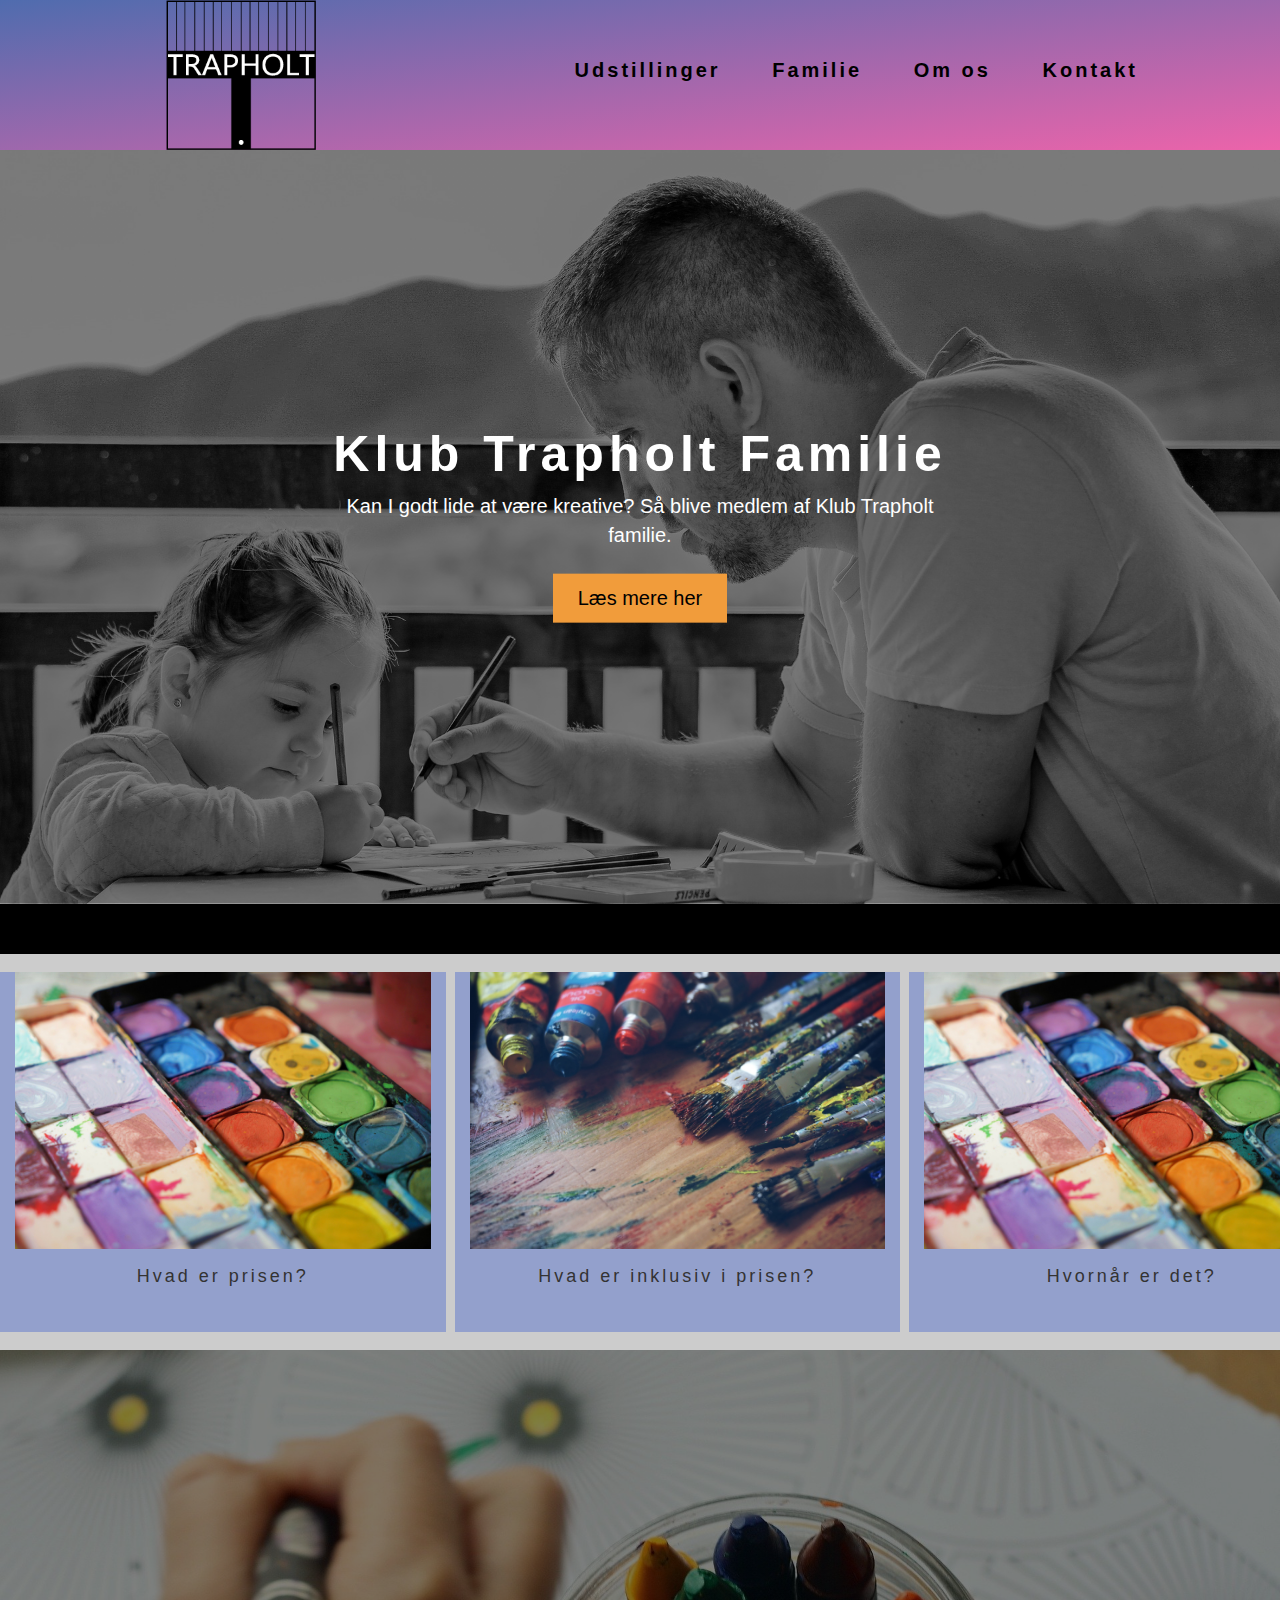
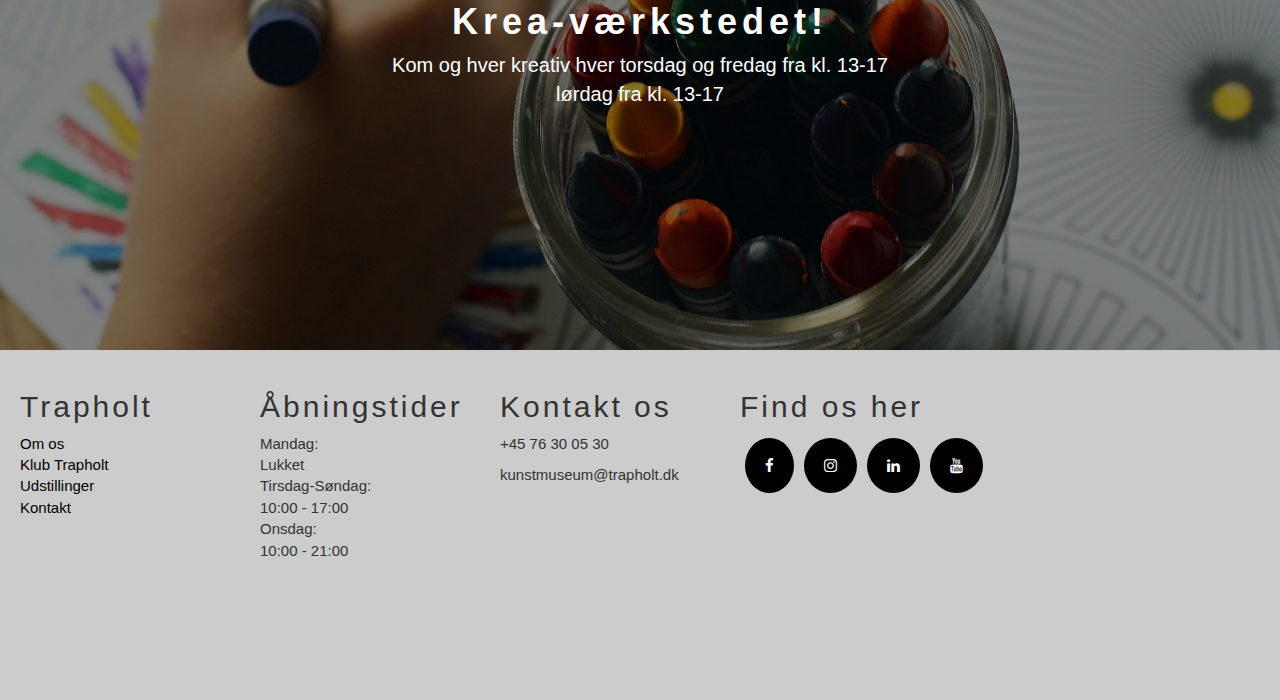
==== commit fbb346b8: "Update familie.html" ====
--- a/trapholt/familie.html
+++ b/trapholt/familie.html
@@ -36,7 +36,7 @@
               <a href="omos.html">Om os</a>
           </li>
           <li>
-            <a href="kontakt.html">Kontakt p</a>
+            <a href="kontakt.html">Kontakt</a>
         </li>
       </ul>
       </div>
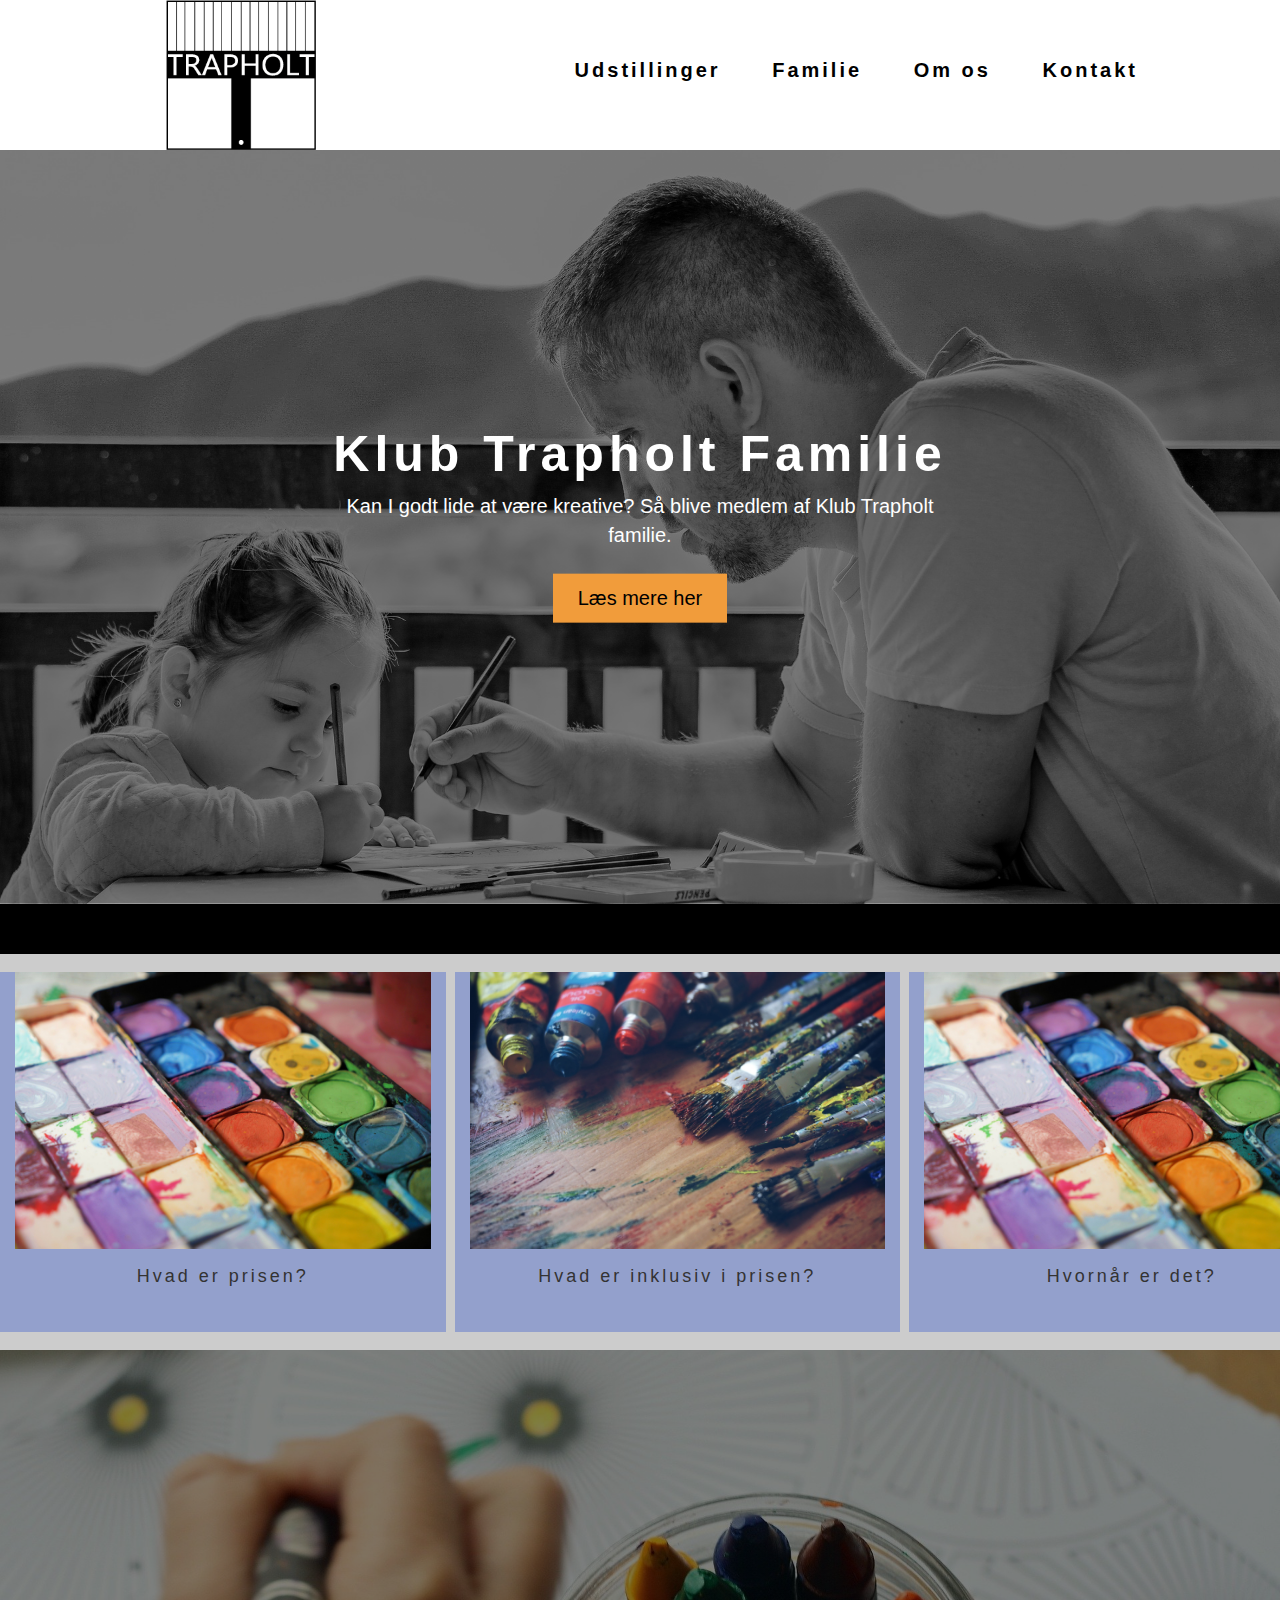
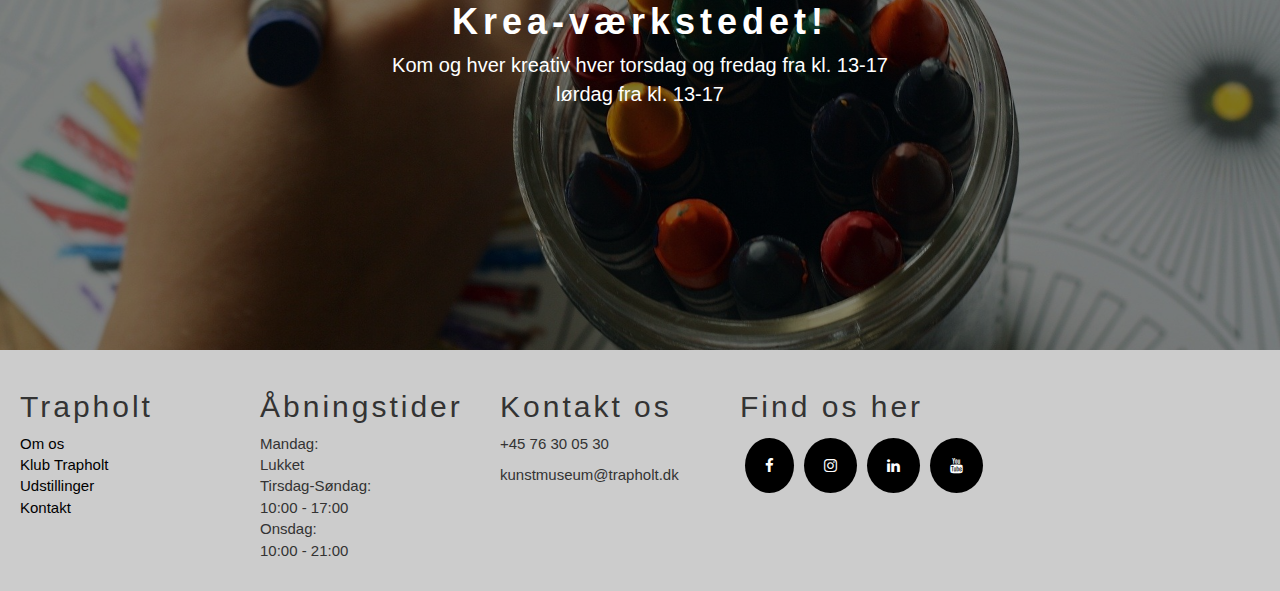
==== commit 067900dc: "fucks" ====
--- a/trapholt/familie.html
+++ b/trapholt/familie.html
@@ -40,27 +40,33 @@
         </li>
       </ul>
       </div>
-    </div>
-    <div class="outer-col-12 mobilnav">
-      <div class="inner-col-12 mobil">
-        <ul class="mobillinks">
-          <li>
-              <a href="udstillinger.html">Udstillinger</a>
-          </li>
-          <li>
-              <a href="familie.html">Familie</a>
-          </li>
-          <li>
-              <a href="omos.html">Om os</a>
-          </li>
-          <li>
+
+
+
+</nav>
+      <!-- Simulate a smartphone / tablet -->
+      <div class="mobile-container">
+
+        <!-- Top Navigation Menu -->
+        <div class="topnav">
+          <a href="index.html" class="active">
+            <img src="img/8.png" alt="">
+          </a>
+          <div id="myLinks">
+            <a href="udstillinger.html">udstillinger</a>
+            <a href="familie.html">Familie</a>
+            <a href="omos.html">Om om</a>
             <a href="kontakt.html">Kontakt</a>
-        </li>
-      </ul>
-      </div>
-    </div>
-
-</nav>
+          </div>
+          <a href="javascript:void(0);" class="icon" onclick="myFunction()">
+            <img src="https://img.icons8.com/ios-filled/50/000000/menu--v4.png"/>
+          </a>
+        </div>
+        
+        
+        
+        <!-- End smartphone / tablet look -->
+        </div>
 
   <div class="cover-image">
     <div class="cover-text">
--- a/trapholt/css/familie.css
+++ b/trapholt/css/familie.css
@@ -731,7 +731,6 @@
 
 .footer-col-text {
   width: 200px;
-  height: 310px;
   margin: 20px;
   font-size: 15px;
   font-family: helvetica, sans-serif;
@@ -739,7 +738,6 @@
 
 .footer-col-sm {
   width: 200px;
-  height: 310px;
   margin: 20px;
   font-size: 15px;
   font-family: helvetica, sans-serif;
@@ -917,9 +915,274 @@
   gap: calc(5px * 4) !important;
 }
 
+@media screen and (max-width: 1700px) {
+  .menu {
+    display: none;
+  }
+}
+
+.active img {
+  height: 25px;
+  width: 25px;
+}
+
+.topnav {
+  overflow: hidden;
+  background-color: #F78527;
+  position: relative;
+}
+
+.topnav #myLinks {
+  display: none;
+}
+
+.topnav a {
+  color: white;
+  padding: 14px 16px;
+  text-decoration: none;
+  font-size: 17px;
+  display: block;
+  display: -webkit-box;
+  display: -ms-flexbox;
+  display: flex;
+  -webkit-box-pack: center;
+      -ms-flex-pack: center;
+          justify-content: center;
+  letter-spacing: 1px;
+  font-size: 20px;
+}
+
+.topnav a.icon {
+  background: white;
+  display: block;
+  position: absolute;
+  right: 0;
+  top: 0;
+  height: 50px;
+  width: 50px;
+}
+
+.topnav a:hover {
+  background-color: white;
+  color: black;
+}
+
+.active {
+  background-color: white;
+  color: white;
+}
+
+.icon img {
+  height: 25px;
+  width: 25px;
+}
+
+@media screen and (min-width: 1000px) {
+  .topnav {
+    display: none;
+  }
+}
+
+.btn-primary, .btn-secondary {
+  display: inline-block;
+  border-radius: 5px;
+  padding: 8px 20px;
+  margin: 3px;
+  border: 1px solid;
+}
+
+.btn-primary:hover, .btn-secondary:hover {
+  -webkit-transform: scale(0.98);
+          transform: scale(0.98);
+}
+
+.btn-primary {
+  background-color: #154ccd;
+  color: #FB329A;
+}
+
+.btn-secondary {
+  background-color: #FB329A;
+  color: #103B9F;
+}
+
+@media (max-width: 640px) {
+  .outer-col-1 {
+    width: 100vw;
+    -webkit-box-orient: vertical;
+    -webkit-box-direction: normal;
+        -ms-flex-direction: column;
+            flex-direction: column;
+  }
+  .outer-col-2 {
+    width: 100vw;
+    -webkit-box-orient: vertical;
+    -webkit-box-direction: normal;
+        -ms-flex-direction: column;
+            flex-direction: column;
+  }
+  .outer-col-3 {
+    width: 100vw;
+    -webkit-box-orient: vertical;
+    -webkit-box-direction: normal;
+        -ms-flex-direction: column;
+            flex-direction: column;
+  }
+  .outer-col-4 {
+    width: 100vw;
+    -webkit-box-orient: vertical;
+    -webkit-box-direction: normal;
+        -ms-flex-direction: column;
+            flex-direction: column;
+  }
+  .outer-col-5 {
+    width: 100vw;
+    -webkit-box-orient: vertical;
+    -webkit-box-direction: normal;
+        -ms-flex-direction: column;
+            flex-direction: column;
+  }
+  .outer-col-6 {
+    width: 100vw;
+    -webkit-box-orient: vertical;
+    -webkit-box-direction: normal;
+        -ms-flex-direction: column;
+            flex-direction: column;
+  }
+  .outer-col-7 {
+    width: 100vw;
+    -webkit-box-orient: vertical;
+    -webkit-box-direction: normal;
+        -ms-flex-direction: column;
+            flex-direction: column;
+  }
+  .outer-col-8 {
+    width: 100vw;
+    -webkit-box-orient: vertical;
+    -webkit-box-direction: normal;
+        -ms-flex-direction: column;
+            flex-direction: column;
+  }
+  .outer-col-9 {
+    width: 100vw;
+    -webkit-box-orient: vertical;
+    -webkit-box-direction: normal;
+        -ms-flex-direction: column;
+            flex-direction: column;
+  }
+  .outer-col-10 {
+    width: 100vw;
+    -webkit-box-orient: vertical;
+    -webkit-box-direction: normal;
+        -ms-flex-direction: column;
+            flex-direction: column;
+  }
+  .outer-col-11 {
+    width: 100vw;
+    -webkit-box-orient: vertical;
+    -webkit-box-direction: normal;
+        -ms-flex-direction: column;
+            flex-direction: column;
+  }
+  .outer-col-12 {
+    width: 100vw;
+    -webkit-box-orient: vertical;
+    -webkit-box-direction: normal;
+        -ms-flex-direction: column;
+            flex-direction: column;
+  }
+  .inner-col-1 {
+    width: 100vw;
+    -webkit-box-orient: vertical;
+    -webkit-box-direction: normal;
+        -ms-flex-direction: column;
+            flex-direction: column;
+  }
+  .inner-col-2 {
+    width: 100vw;
+    -webkit-box-orient: vertical;
+    -webkit-box-direction: normal;
+        -ms-flex-direction: column;
+            flex-direction: column;
+  }
+  .inner-col-3 {
+    width: 100vw;
+    -webkit-box-orient: vertical;
+    -webkit-box-direction: normal;
+        -ms-flex-direction: column;
+            flex-direction: column;
+  }
+  .inner-col-4 {
+    width: 100vw;
+    -webkit-box-orient: vertical;
+    -webkit-box-direction: normal;
+        -ms-flex-direction: column;
+            flex-direction: column;
+  }
+  .inner-col-5 {
+    width: 100vw;
+    -webkit-box-orient: vertical;
+    -webkit-box-direction: normal;
+        -ms-flex-direction: column;
+            flex-direction: column;
+  }
+  .inner-col-6 {
+    width: 100vw;
+    -webkit-box-orient: vertical;
+    -webkit-box-direction: normal;
+        -ms-flex-direction: column;
+            flex-direction: column;
+  }
+  .inner-col-7 {
+    width: 100vw;
+    -webkit-box-orient: vertical;
+    -webkit-box-direction: normal;
+        -ms-flex-direction: column;
+            flex-direction: column;
+  }
+  .inner-col-8 {
+    width: 100vw;
+    -webkit-box-orient: vertical;
+    -webkit-box-direction: normal;
+        -ms-flex-direction: column;
+            flex-direction: column;
+  }
+  .inner-col-9 {
+    width: 100vw;
+    -webkit-box-orient: vertical;
+    -webkit-box-direction: normal;
+        -ms-flex-direction: column;
+            flex-direction: column;
+  }
+  .inner-col-10 {
+    width: 100vw;
+    -webkit-box-orient: vertical;
+    -webkit-box-direction: normal;
+        -ms-flex-direction: column;
+            flex-direction: column;
+  }
+  .inner-col-11 {
+    width: 100vw;
+    -webkit-box-orient: vertical;
+    -webkit-box-direction: normal;
+        -ms-flex-direction: column;
+            flex-direction: column;
+  }
+  .inner-col-12 {
+    width: 100vw;
+    -webkit-box-orient: vertical;
+    -webkit-box-direction: normal;
+        -ms-flex-direction: column;
+            flex-direction: column;
+  }
+  main {
+    width: 100%;
+    max-width: 100%;
+  }
+}
+
 .menu {
-  background-image: -webkit-gradient(linear, left top, right bottom, from(#103b9fa9), to(#fb329aad));
-  background-image: linear-gradient(to bottom right, #103b9fa9, #fb329aad);
+  background-color: white;
   display: -webkit-box;
   display: -ms-flexbox;
   display: flex;
@@ -987,330 +1250,6 @@
   color: #000000;
 }
 
-@media screen and (max-width: 1200px) {
-  .menu {
-    display: none;
-  }
-}
-
-.btn-primary, .btn-secondary {
-  display: inline-block;
-  border-radius: 5px;
-  padding: 8px 20px;
-  margin: 3px;
-  border: 1px solid;
-}
-
-.btn-primary:hover, .btn-secondary:hover {
-  -webkit-transform: scale(0.98);
-          transform: scale(0.98);
-}
-
-.btn-primary {
-  background-color: #154ccd;
-  color: #FB329A;
-}
-
-.btn-secondary {
-  background-color: #FB329A;
-  color: #103B9F;
-}
-
-@media (max-width: 640px) {
-  .outer-col-1 {
-    width: 100vw;
-    -webkit-box-orient: vertical;
-    -webkit-box-direction: normal;
-        -ms-flex-direction: column;
-            flex-direction: column;
-  }
-  .outer-col-2 {
-    width: 100vw;
-    -webkit-box-orient: vertical;
-    -webkit-box-direction: normal;
-        -ms-flex-direction: column;
-            flex-direction: column;
-  }
-  .outer-col-3 {
-    width: 100vw;
-    -webkit-box-orient: vertical;
-    -webkit-box-direction: normal;
-        -ms-flex-direction: column;
-            flex-direction: column;
-  }
-  .outer-col-4 {
-    width: 100vw;
-    -webkit-box-orient: vertical;
-    -webkit-box-direction: normal;
-        -ms-flex-direction: column;
-            flex-direction: column;
-  }
-  .outer-col-5 {
-    width: 100vw;
-    -webkit-box-orient: vertical;
-    -webkit-box-direction: normal;
-        -ms-flex-direction: column;
-            flex-direction: column;
-  }
-  .outer-col-6 {
-    width: 100vw;
-    -webkit-box-orient: vertical;
-    -webkit-box-direction: normal;
-        -ms-flex-direction: column;
-            flex-direction: column;
-  }
-  .outer-col-7 {
-    width: 100vw;
-    -webkit-box-orient: vertical;
-    -webkit-box-direction: normal;
-        -ms-flex-direction: column;
-            flex-direction: column;
-  }
-  .outer-col-8 {
-    width: 100vw;
-    -webkit-box-orient: vertical;
-    -webkit-box-direction: normal;
-        -ms-flex-direction: column;
-            flex-direction: column;
-  }
-  .outer-col-9 {
-    width: 100vw;
-    -webkit-box-orient: vertical;
-    -webkit-box-direction: normal;
-        -ms-flex-direction: column;
-            flex-direction: column;
-  }
-  .outer-col-10 {
-    width: 100vw;
-    -webkit-box-orient: vertical;
-    -webkit-box-direction: normal;
-        -ms-flex-direction: column;
-            flex-direction: column;
-  }
-  .outer-col-11 {
-    width: 100vw;
-    -webkit-box-orient: vertical;
-    -webkit-box-direction: normal;
-        -ms-flex-direction: column;
-            flex-direction: column;
-  }
-  .outer-col-12 {
-    width: 100vw;
-    -webkit-box-orient: vertical;
-    -webkit-box-direction: normal;
-        -ms-flex-direction: column;
-            flex-direction: column;
-  }
-  .inner-col-1 {
-    width: 100vw;
-    -webkit-box-orient: vertical;
-    -webkit-box-direction: normal;
-        -ms-flex-direction: column;
-            flex-direction: column;
-  }
-  .inner-col-2 {
-    width: 100vw;
-    -webkit-box-orient: vertical;
-    -webkit-box-direction: normal;
-        -ms-flex-direction: column;
-            flex-direction: column;
-  }
-  .inner-col-3 {
-    width: 100vw;
-    -webkit-box-orient: vertical;
-    -webkit-box-direction: normal;
-        -ms-flex-direction: column;
-            flex-direction: column;
-  }
-  .inner-col-4 {
-    width: 100vw;
-    -webkit-box-orient: vertical;
-    -webkit-box-direction: normal;
-        -ms-flex-direction: column;
-            flex-direction: column;
-  }
-  .inner-col-5 {
-    width: 100vw;
-    -webkit-box-orient: vertical;
-    -webkit-box-direction: normal;
-        -ms-flex-direction: column;
-            flex-direction: column;
-  }
-  .inner-col-6 {
-    width: 100vw;
-    -webkit-box-orient: vertical;
-    -webkit-box-direction: normal;
-        -ms-flex-direction: column;
-            flex-direction: column;
-  }
-  .inner-col-7 {
-    width: 100vw;
-    -webkit-box-orient: vertical;
-    -webkit-box-direction: normal;
-        -ms-flex-direction: column;
-            flex-direction: column;
-  }
-  .inner-col-8 {
-    width: 100vw;
-    -webkit-box-orient: vertical;
-    -webkit-box-direction: normal;
-        -ms-flex-direction: column;
-            flex-direction: column;
-  }
-  .inner-col-9 {
-    width: 100vw;
-    -webkit-box-orient: vertical;
-    -webkit-box-direction: normal;
-        -ms-flex-direction: column;
-            flex-direction: column;
-  }
-  .inner-col-10 {
-    width: 100vw;
-    -webkit-box-orient: vertical;
-    -webkit-box-direction: normal;
-        -ms-flex-direction: column;
-            flex-direction: column;
-  }
-  .inner-col-11 {
-    width: 100vw;
-    -webkit-box-orient: vertical;
-    -webkit-box-direction: normal;
-        -ms-flex-direction: column;
-            flex-direction: column;
-  }
-  .inner-col-12 {
-    width: 100vw;
-    -webkit-box-orient: vertical;
-    -webkit-box-direction: normal;
-        -ms-flex-direction: column;
-            flex-direction: column;
-  }
-  main {
-    width: 100%;
-    max-width: 100%;
-  }
-}
-
-.mobilnav {
-  display: -webkit-box;
-  display: -ms-flexbox;
-  display: flex;
-}
-
-.mobil {
-  background-image: -webkit-gradient(linear, left top, right bottom, from(#103b9fa9), to(#fb329aad));
-  background-image: linear-gradient(to bottom right, #103b9fa9, #fb329aad);
-  height: 16.7vh;
-  display: -webkit-box;
-  display: -ms-flexbox;
-  display: flex;
-  -webkit-box-pack: center;
-      -ms-flex-pack: center;
-          justify-content: center;
-}
-
-.mobillinks {
-  display: -webkit-box;
-  display: -ms-flexbox;
-  display: flex;
-  -ms-flex-pack: distribute;
-      justify-content: space-around;
-  -webkit-box-align: center;
-      -ms-flex-align: center;
-          align-items: center;
-}
-
-.mobillinks a {
-  color: #000000;
-}
-
-.mobillinks li {
-  text-decoration: none;
-  font-family: Arial, Helvetica, sans-serif;
-  font-size: 20px;
-}
-
-.mobillinks a:hover {
-  text-decoration: none;
-  color: #000000;
-}
-
-@media screen and (min-width: 1000px) {
-  .mobilnav {
-    display: none;
-  }
-}
-
-.menu {
-  background-image: -webkit-gradient(linear, left top, right bottom, from(#103b9fa9), to(#fb329aad));
-  background-image: linear-gradient(to bottom right, #103b9fa9, #fb329aad);
-  display: -webkit-box;
-  display: -ms-flexbox;
-  display: flex;
-  -webkit-box-align: center;
-      -ms-flex-align: center;
-          align-items: center;
-  height: 16.7vh;
-  padding-left: 50px;
-  -ms-flex-pack: distribute;
-      justify-content: space-around;
-}
-
-.logo img {
-  height: 16.7vh;
-}
-
-.nav-links {
-  display: -webkit-box;
-  display: -ms-flexbox;
-  display: flex;
-  width: 50%;
-  -ms-flex-pack: distribute;
-      justify-content: space-around;
-}
-
-.nav-links li {
-  list-style: none;
-}
-
-.nav-links a {
-  color: #000000;
-  text-decoration: none;
-  letter-spacing: 3px;
-  font-weight: bold;
-  font-size: 20px;
-  position: relative;
-  font-family: Verdana, Geneva, Tahoma, sans-serif;
-}
-
-.nav-links a::before {
-  content: "";
-  position: absolute;
-  display: block;
-  width: 100%;
-  height: 1.5px;
-  bottom: 0;
-  top: 25px;
-  left: 0;
-  background-color: black;
-  -webkit-transform: scaleX(0);
-          transform: scaleX(0);
-  -webkit-transition: -webkit-transform 0.4s ease;
-  transition: -webkit-transform 0.4s ease;
-  transition: transform 0.4s ease;
-  transition: transform 0.4s ease, -webkit-transform 0.4s ease;
-}
-
-.nav-links a:hover::before {
-  -webkit-transform: scaleX(1);
-          transform: scaleX(1);
-}
-
-.nav-links a:hover {
-  text-decoration: none;
-  color: #000000;
-}
-
 @media screen and (max-width: 1000px) {
   .menu {
     display: none;
